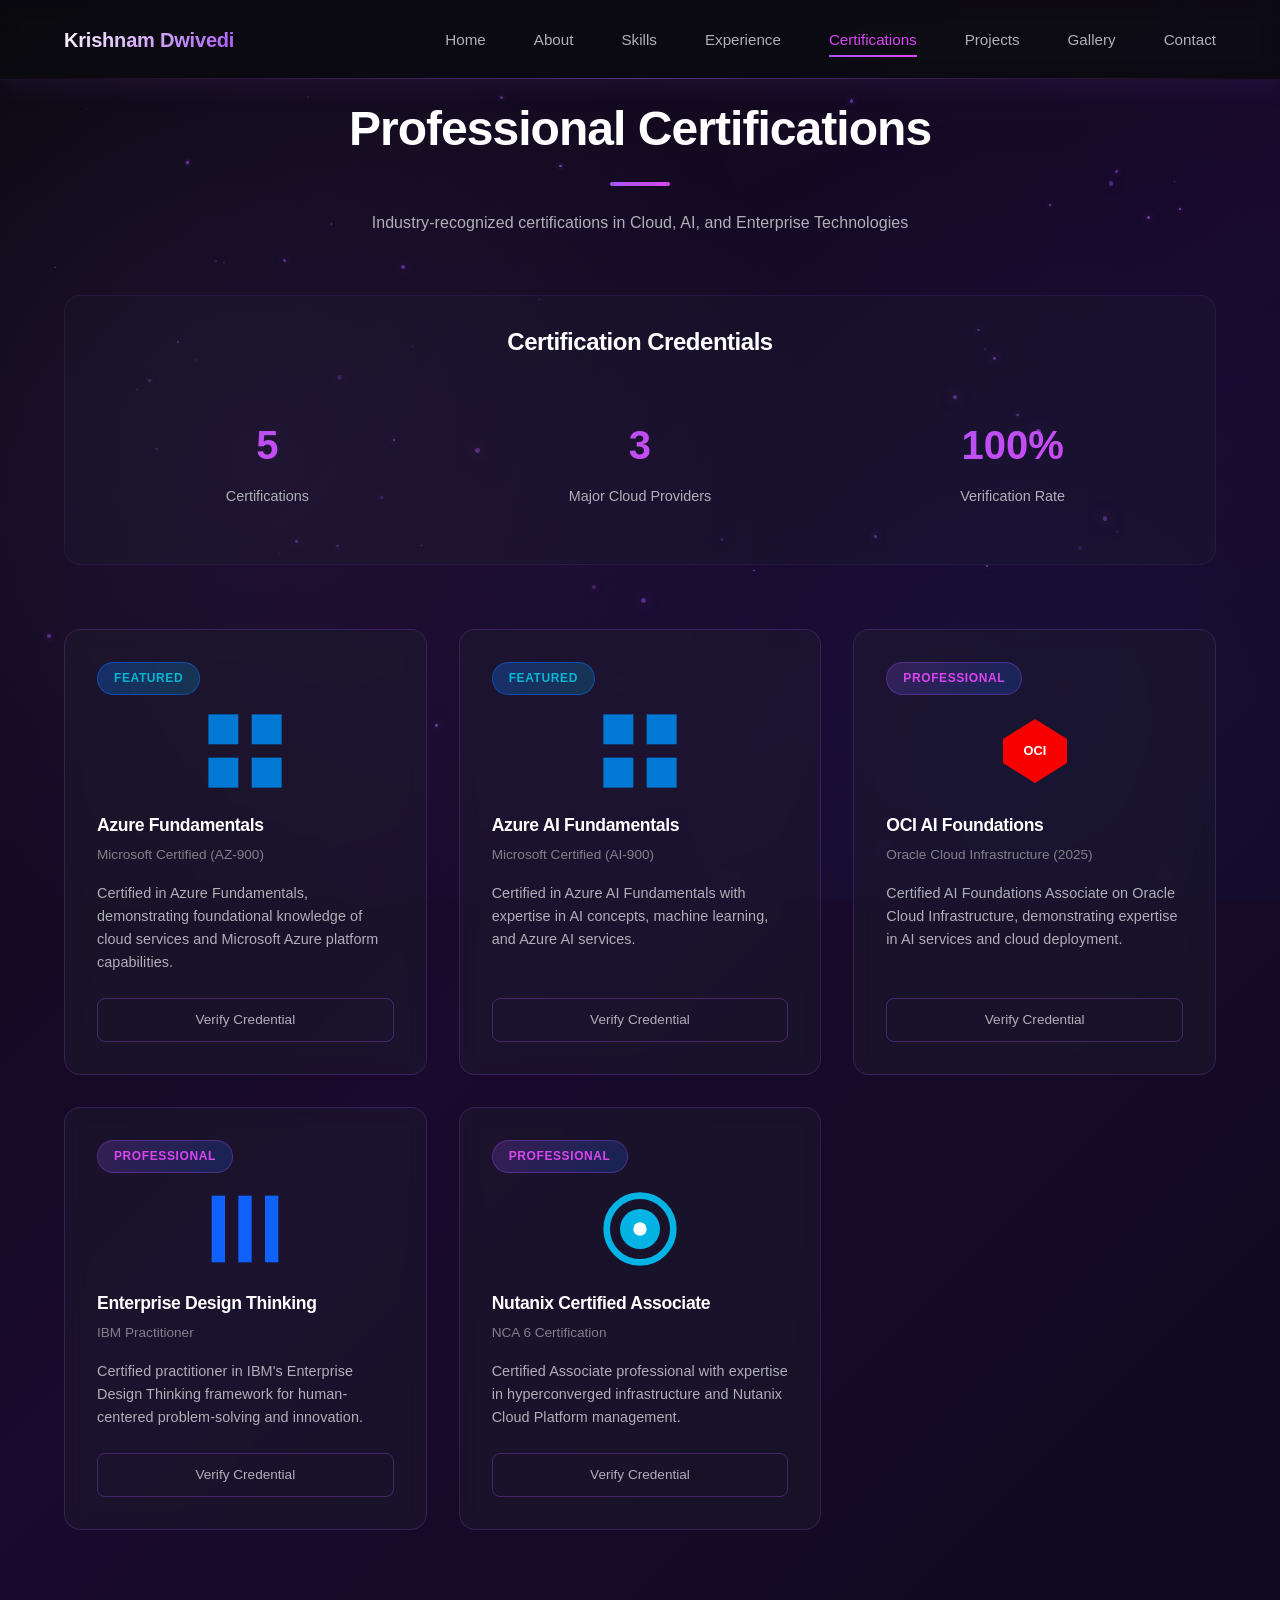
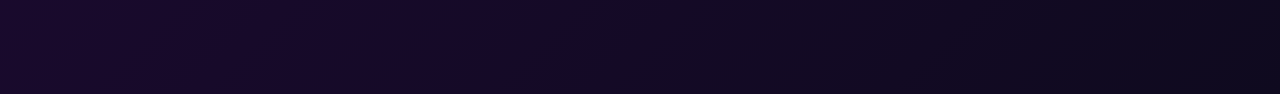
==== certifications.html @ 7e5f443a "Initial commit: Portfolio project setup" ====
<!DOCTYPE html>
<html lang="en">
<head>
  <meta charset="UTF-8">
  <meta name="viewport" content="width=device-width, initial-scale=1.0">
  <title>Certifications - Krishnam Dwivedi | AI Entrepreneur & Developer</title>
  
  <meta name="description" content="Certifications of Krishnam Dwivedi: Microsoft Azure, Oracle OCI, IBM, Nutanix certified professional.">
  <meta name="keywords" content="certifications, Azure, Oracle, IBM, Nutanix, Microsoft">
  
  <meta property="og:title" content="Certifications - Krishnam Dwivedi">
  <meta property="og:description" content="Professional certifications in Cloud, AI, and Enterprise technologies">
  
  <link rel="stylesheet" href="css/main.css">
  <link rel="stylesheet" href="css/premium-3d.css">
  <link rel="stylesheet" href="css/advanced-3d.css">
  <style>
    .certifications-grid {
      display: grid;
      grid-template-columns: repeat(auto-fit, minmax(320px, 1fr));
      gap: 2rem;
      margin-bottom: 4rem;
    }

    .certification-card {
      background: rgba(31, 31, 46, 0.4);
      backdrop-filter: blur(10px);
      border: 1px solid rgba(168, 85, 247, 0.2);
      border-radius: var(--radius-lg);
      padding: var(--spacing-lg);
      transition: all var(--transition-normal);
      position: relative;
      overflow: hidden;
      display: flex;
      flex-direction: column;
    }

    .certification-card::before {
      content: '';
      position: absolute;
      top: 0;
      left: -100%;
      width: 100%;
      height: 100%;
      background: linear-gradient(90deg, transparent, rgba(168, 85, 247, 0.1), transparent);
      transition: left 0.6s;
    }

    .certification-card:hover {
      border-color: rgba(168, 85, 247, 0.4);
      box-shadow: 0 12px 40px rgba(168, 85, 247, 0.2);
      transform: translateY(-8px);
    }

    .certification-card:hover::before {
      left: 100%;
    }

    .certification-badge {
      background: linear-gradient(135deg, rgba(168, 85, 247, 0.2), rgba(13, 110, 253, 0.2));
      border: 1px solid rgba(168, 85, 247, 0.3);
      color: var(--purple-light);
      padding: 6px 16px;
      border-radius: 20px;
      font-size: 0.75rem;
      font-weight: 600;
      text-transform: uppercase;
      letter-spacing: 0.05em;
      width: fit-content;
      margin-bottom: 1rem;
    }

    .certification-badge.featured {
      background: linear-gradient(135deg, rgba(13, 110, 253, 0.3), rgba(6, 182, 212, 0.2));
      border-color: rgba(13, 110, 253, 0.5);
      color: var(--accent-cyan);
    }

    .certification-logo {
      height: 80px;
      display: flex;
      align-items: center;
      justify-content: center;
      margin-bottom: 1.5rem;
      font-size: 2rem;
    }

    .certification-title {
      font-size: 1.1rem;
      font-weight: 700;
      margin-bottom: 0.5rem;
      color: var(--text-primary);
    }

    .certification-issuer {
      font-size: 0.85rem;
      color: var(--text-tertiary);
      margin-bottom: 1rem;
      font-weight: 500;
    }

    .certification-description {
      color: var(--text-secondary);
      font-size: 0.9rem;
      margin-bottom: 1.5rem;
      flex-grow: 1;
      line-height: 1.6;
    }

    .certification-footer {
      display: flex;
      gap: 1rem;
      margin-top: auto;
    }

    .cert-btn {
      flex: 1;
      padding: 10px 16px;
      border: 1px solid rgba(168, 85, 247, 0.3);
      background: transparent;
      color: var(--text-secondary);
      border-radius: 8px;
      cursor: pointer;
      font-size: 0.85rem;
      font-weight: 500;
      transition: all var(--transition-normal);
      text-align: center;
      text-decoration: none;
      display: flex;
      align-items: center;
      justify-content: center;
      gap: 0.5rem;
    }

    .cert-btn:hover {
      background: rgba(168, 85, 247, 0.2);
      border-color: var(--purple-light);
      color: var(--purple-light);
    }

    .microsoft-brand {
      color: #0078d4;
    }

    .oracle-brand {
      color: #f80000;
    }

    .ibm-brand {
      color: #0f62fe;
    }

    .nutanix-brand {
      color: #02b3e4;
    }

    .stats-section {
      text-align: center;
      margin-bottom: 4rem;
      padding: 2rem;
      background: rgba(31, 31, 46, 0.3);
      border-radius: var(--radius-lg);
      border: 1px solid rgba(168, 85, 247, 0.1);
    }

    .stats-grid {
      display: grid;
      grid-template-columns: repeat(auto-fit, minmax(150px, 1fr));
      gap: 2rem;
      margin-top: 2rem;
    }

    .stat-box {
      padding: 1.5rem;
    }

    .stat-number {
      font-size: 2.5rem;
      font-weight: 700;
      background: linear-gradient(135deg, var(--purple-primary), var(--purple-light));
      -webkit-background-clip: text;
      -webkit-text-fill-color: transparent;
      background-clip: text;
    }

    .stat-text {
      color: var(--text-secondary);
      font-size: 0.9rem;
      margin-top: 0.5rem;
    }

    @media (max-width: 768px) {
      .certifications-grid {
        grid-template-columns: 1fr;
      }

      .stats-grid {
        grid-template-columns: 1fr;
      }
    }
  </style>
</head>
<body>
  <div id="particles-container"></div>
  <div class="cursor-glow"></div>

  <nav class="navbar">
    <div class="navbar-brand">Krishnam Dwivedi</div>
    <div class="hamburger">
      <span></span>
      <span></span>
      <span></span>
    </div>
    <ul class="navbar-menu">
      <li><a href="index.html" class="navbar-link">Home</a></li>
      <li><a href="about.html" class="navbar-link">About</a></li>
      <li><a href="skills.html" class="navbar-link">Skills</a></li>
      <li><a href="experience.html" class="navbar-link">Experience</a></li>
      <li><a href="certifications.html" class="navbar-link active">Certifications</a></li>
      <li><a href="projects.html" class="navbar-link">Projects</a></li>
      <li><a href="gallery.html" class="navbar-link">Gallery</a></li>
      <li><a href="contact.html" class="navbar-link">Contact</a></li>
    </ul>
  </nav>

  <section style="padding-top: 100px;">
    <div class="container">
      <div class="section-title">
        <h2>Professional Certifications</h2>
        <div class="accent-line"></div>
        <p style="margin-top: 1rem; max-width: 600px; margin-left: auto; margin-right: auto;">Industry-recognized certifications in Cloud, AI, and Enterprise Technologies</p>
      </div>

      <!-- Stats Section -->
      <div class="stats-section" data-animate>
        <h3 style="margin-bottom: 0;">Certification Credentials</h3>
        <div class="stats-grid">
          <div class="stat-box">
            <div class="stat-number">5</div>
            <div class="stat-text">Certifications</div>
          </div>
          <div class="stat-box">
            <div class="stat-number">3</div>
            <div class="stat-text">Major Cloud Providers</div>
          </div>
          <div class="stat-box">
            <div class="stat-number">100%</div>
            <div class="stat-text">Verification Rate</div>
          </div>
        </div>
      </div>

      <!-- Certifications Grid -->
      <div class="certifications-grid">
        <!-- Microsoft Azure Fundamentals -->
        <div class="certification-card" data-animate>
          <div class="certification-badge featured">Featured</div>
          <div class="certification-logo microsoft-brand">
            <svg width="80" height="80" viewBox="0 0 24 24" fill="currentColor">
              <rect x="1" y="1" width="9" height="9" />
              <rect x="14" y="1" width="9" height="9" />
              <rect x="1" y="14" width="9" height="9" />
              <rect x="14" y="14" width="9" height="9" />
            </svg>
          </div>
          <h3 class="certification-title">Azure Fundamentals</h3>
          <div class="certification-issuer">Microsoft Certified (AZ-900)</div>
          <p class="certification-description">Certified in Azure Fundamentals, demonstrating foundational knowledge of cloud services and Microsoft Azure platform capabilities.</p>
          <div class="certification-footer">
            <a href="https://www.credly.com/badges/ac1d5272-0e52-44f0-9813-49a4d7b87767/public_url" class="cert-btn" target="_blank" rel="noopener noreferrer">Verify Credential</a>
          </div>
        </div>

        <!-- Microsoft Azure AI Fundamentals -->
        <div class="certification-card" data-animate>
          <div class="certification-badge featured">Featured</div>
          <div class="certification-logo microsoft-brand">
            <svg width="80" height="80" viewBox="0 0 24 24" fill="currentColor">
              <rect x="1" y="1" width="9" height="9" />
              <rect x="14" y="1" width="9" height="9" />
              <rect x="1" y="14" width="9" height="9" />
              <rect x="14" y="14" width="9" height="9" />
            </svg>
          </div>
          <h3 class="certification-title">Azure AI Fundamentals</h3>
          <div class="certification-issuer">Microsoft Certified (AI-900)</div>
          <p class="certification-description">Certified in Azure AI Fundamentals with expertise in AI concepts, machine learning, and Azure AI services.</p>
          <div class="certification-footer">
            <a href="https://www.credly.com/badges/ead50411-767c-4848-aec3-29188056e242/public_url" class="cert-btn" target="_blank" rel="noopener noreferrer">Verify Credential</a>
          </div>
        </div>

        <!-- Oracle OCI AI Foundations -->
        <div class="certification-card" data-animate>
          <div class="certification-badge">Professional</div>
          <div class="certification-logo oracle-brand">
            <svg width="80" height="80" viewBox="0 0 100 100" fill="currentColor">
              <path d="M50 10 L90 35 L90 65 L50 90 L10 65 L10 35 Z" />
              <text x="50" y="55" text-anchor="middle" fill="white" font-size="16" font-weight="bold">OCI</text>
            </svg>
          </div>
          <h3 class="certification-title">OCI AI Foundations</h3>
          <div class="certification-issuer">Oracle Cloud Infrastructure (2025)</div>
          <p class="certification-description">Certified AI Foundations Associate on Oracle Cloud Infrastructure, demonstrating expertise in AI services and cloud deployment.</p>
          <div class="certification-footer">
            <a href="https://catalog-education.oracle.com/ords/certview/sharebadge?id=B5B9DF1E91EE8115D2BF8FBEC0866B6AF6063C84883C225B25D7178A4DA82D70" class="cert-btn" target="_blank" rel="noopener noreferrer">Verify Credential</a>
          </div>
        </div>

        <!-- IBM Enterprise Design Thinking -->
        <div class="certification-card" data-animate>
          <div class="certification-badge">Professional</div>
          <div class="certification-logo ibm-brand">
            <svg width="80" height="80" viewBox="0 0 24 24" fill="currentColor">
              <rect x="2" y="2" width="4" height="20" />
              <rect x="10" y="2" width="4" height="20" />
              <rect x="18" y="2" width="4" height="20" />
            </svg>
          </div>
          <h3 class="certification-title">Enterprise Design Thinking</h3>
          <div class="certification-issuer">IBM Practitioner</div>
          <p class="certification-description">Certified practitioner in IBM's Enterprise Design Thinking framework for human-centered problem-solving and innovation.</p>
          <div class="certification-footer">
            <a href="https://www.credly.com/badges/cc78ab8e-ee5c-4988-9c09-4e3aaf6a80bc/public_url" class="cert-btn" target="_blank" rel="noopener noreferrer">Verify Credential</a>
          </div>
        </div>

        <!-- Nutanix Certified Associate -->
        <div class="certification-card" data-animate>
          <div class="certification-badge">Professional</div>
          <div class="certification-logo nutanix-brand">
            <svg width="80" height="80" viewBox="0 0 24 24" fill="currentColor">
              <circle cx="12" cy="12" r="10" stroke="currentColor" stroke-width="2" fill="none" />
              <circle cx="12" cy="12" r="6" />
              <circle cx="12" cy="12" r="2" fill="white" />
            </svg>
          </div>
          <h3 class="certification-title">Nutanix Certified Associate</h3>
          <div class="certification-issuer">NCA 6 Certification</div>
          <p class="certification-description">Certified Associate professional with expertise in hyperconverged infrastructure and Nutanix Cloud Platform management.</p>
          <div class="certification-footer">
            <a href="https://www.nutanix.com/en/careers/university/certifications" class="cert-btn" target="_blank" rel="noopener noreferrer">Verify Credential</a>
          </div>
        </div>
      </div>
      </div>
    </div>
  </section>

  <script src="js/main.js"></script>
  <script src="js/premium-3d.js"></script>
  <script src="js/advanced-3d.js"></script>
</body>
</html>
---- css/main.css ----
/* ============================================================================
   PREMIUM PORTFOLIO - MAIN STYLESHEET
   Krishnam Dwivedi - AI Entrepreneur & Developer
   ============================================================================ */

:root {
  /* Colors */
  --bg-primary: #0a0a0f;
  --bg-secondary: #15151e;
  --bg-tertiary: #1f1f2e;
  
  --purple-primary: #a855f7;
  --purple-light: #d946ef;
  --purple-dark: #6b21a8;
  --purple-glow: #a855f7;
  
  --text-primary: #ffffff;
  --text-secondary: #b0b0b8;
  --text-tertiary: #808089;
  
  --accent-blue: #0ea5e9;
  --accent-cyan: #06b6d4;
  
  /* Spacing */
  --spacing-xs: 0.5rem;
  --spacing-sm: 1rem;
  --spacing-md: 1.5rem;
  --spacing-lg: 2rem;
  --spacing-xl: 3rem;
  --spacing-2xl: 4rem;
  
  /* Border Radius */
  --radius-sm: 8px;
  --radius-md: 12px;
  --radius-lg: 16px;
  --radius-xl: 24px;
  
  /* Shadows */
  --shadow-sm: 0 4px 12px rgba(168, 85, 247, 0.15);
  --shadow-md: 0 8px 24px rgba(168, 85, 247, 0.2);
  --shadow-lg: 0 16px 48px rgba(168, 85, 247, 0.25);
  --shadow-xl: 0 24px 64px rgba(168, 85, 247, 0.3);
  
  /* Transitions */
  --transition-fast: 0.2s cubic-bezier(0.4, 0, 0.2, 1);
  --transition-normal: 0.3s cubic-bezier(0.4, 0, 0.2, 1);
  --transition-smooth: 0.5s cubic-bezier(0.4, 0, 0.2, 1);
}

/* ============================================================================
   GLOBAL STYLES
   ============================================================================ */

* {
  margin: 0;
  padding: 0;
  box-sizing: border-box;
}

html {
  scroll-behavior: smooth;
}

body {
  font-family: -apple-system, BlinkMacSystemFont, 'Segoe UI', Roboto, 'Helvetica Neue', Arial, sans-serif;
  background: linear-gradient(135deg, #0a0a0f 0%, #1a0a2e 50%, #0f0a1f 100%);
  color: var(--text-primary);
  line-height: 1.6;
  overflow-x: hidden;
}

/* Background fixed elements */
body::before {
  content: '';
  position: fixed;
  width: 100%;
  height: 100%;
  background: radial-gradient(circle at 20% 50%, rgba(168, 85, 247, 0.1) 0%, transparent 50%),
              radial-gradient(circle at 80% 80%, rgba(13, 110, 253, 0.05) 0%, transparent 50%);
  pointer-events: none;
  z-index: -2;
}

body::after {
  content: '';
  position: fixed;
  width: 100%;
  height: 100%;
  background: url('data:image/svg+xml,<svg xmlns="http://www.w3.org/2000/svg" width="100" height="100"><rect width="100" height="100" fill="none"/><circle cx="50" cy="50" r="1" fill="rgba(168,85,247,0.05)"/></svg>');
  pointer-events: none;
  z-index: -1;
}

/* ============================================================================
   TYPOGRAPHY
   ============================================================================ */

h1, h2, h3, h4, h5, h6 {
  font-weight: 700;
  line-height: 1.2;
  letter-spacing: -0.02em;
}

h1 {
  font-size: 4rem;
  background: linear-gradient(135deg, #ffffff 0%, #d946ef 100%);
  -webkit-background-clip: text;
  -webkit-text-fill-color: transparent;
  background-clip: text;
}

h2 {
  font-size: 2.5rem;
  color: var(--text-primary);
}

h3 {
  font-size: 1.5rem;
  color: var(--text-primary);
}

h4 {
  font-size: 1.25rem;
  color: var(--text-secondary);
}

p {
  font-size: 1rem;
  color: var(--text-secondary);
  letter-spacing: 0.005em;
}

small, .text-sm {
  font-size: 0.875rem;
  color: var(--text-tertiary);
  letter-spacing: 0.05em;
  text-transform: uppercase;
  font-weight: 600;
}

a {
  color: var(--purple-primary);
  text-decoration: none;
  transition: color var(--transition-normal);
}

a:hover {
  color: var(--purple-light);
}

/* ============================================================================
   NAVIGATION / NAVBAR
   ============================================================================ */

.navbar {
  position: fixed;
  top: 0;
  left: 0;
  width: 100%;
  height: 80px;
  background: rgba(10, 10, 15, 0.8);
  backdrop-filter: blur(12px);
  -webkit-backdrop-filter: blur(12px);
  border-bottom: 1px solid rgba(168, 85, 247, 0.1);
  z-index: 1000;
  display: flex;
  align-items: center;
  justify-content: space-between;
  padding: 0 var(--spacing-2xl);
  transition: all var(--transition-normal);
  box-shadow: 0 4px 30px rgba(168, 85, 247, 0.1);
}

.navbar.scrolled {
  background: rgba(10, 10, 15, 0.95);
  border-bottom: 1px solid rgba(168, 85, 247, 0.2);
  box-shadow: 0 8px 48px rgba(168, 85, 247, 0.15);
}

.navbar-brand {
  font-size: 1.25rem;
  font-weight: 700;
  background: linear-gradient(135deg, #ffffff 0%, #a855f7 100%);
  -webkit-background-clip: text;
  -webkit-text-fill-color: transparent;
  background-clip: text;
  letter-spacing: -0.01em;
}

.navbar-menu {
  display: flex;
  gap: var(--spacing-xl);
  list-style: none;
  align-items: center;
}

.navbar-link {
  color: var(--text-secondary);
  font-size: 0.95rem;
  font-weight: 500;
  position: relative;
  transition: color var(--transition-fast);
}

.navbar-link::after {
  content: '';
  position: absolute;
  bottom: -5px;
  left: 0;
  width: 0;
  height: 2px;
  background: linear-gradient(90deg, var(--purple-primary), var(--purple-light));
  transition: width var(--transition-normal);
}

.navbar-link:hover,
.navbar-link.active {
  color: var(--purple-light);
}

.navbar-link:hover::after,
.navbar-link.active::after {
  width: 100%;
}

.hamburger {
  display: none;
  flex-direction: column;
  cursor: pointer;
  gap: 5px;
}

.hamburger span {
  width: 25px;
  height: 2px;
  background: var(--text-primary);
  border-radius: 2px;
  transition: all var(--transition-normal);
}

.hamburger.active span:nth-child(1) {
  transform: rotate(45deg) translate(8px, 8px);
}

.hamburger.active span:nth-child(2) {
  opacity: 0;
}

.hamburger.active span:nth-child(3) {
  transform: rotate(-45deg) translate(7px, -7px);
}

/* ============================================================================
   CONTAINERS & SECTIONS
   ============================================================================ */

.container {
  max-width: 1400px;
  margin: 0 auto;
  padding: 0 var(--spacing-2xl);
}

section {
  padding: 100px 0;
  position: relative;
}

.section-title {
  text-align: center;
  margin-bottom: 60px;
}

.section-title h2 {
  font-size: 3rem;
  margin-bottom: var(--spacing-md);
}

.section-title .accent-line {
  width: 60px;
  height: 4px;
  background: linear-gradient(90deg, var(--purple-primary), var(--purple-light));
  margin: var(--spacing-md) auto;
  border-radius: 2px;
}

/* ============================================================================
   BUTTONS
   ============================================================================ */

.btn {
  display: inline-block;
  padding: 12px 32px;
  border: none;
  border-radius: var(--radius-lg);
  font-size: 1rem;
  font-weight: 600;
  cursor: pointer;
  transition: all var(--transition-normal);
  position: relative;
  overflow: hidden;
  letter-spacing: 0.5px;
}

.btn::before {
  content: '';
  position: absolute;
  top: 0;
  left: -100%;
  width: 100%;
  height: 100%;
  background: linear-gradient(90deg, transparent, rgba(255, 255, 255, 0.2), transparent);
  transition: left 0.5s;
}

.btn:hover::before {
  left: 100%;
}

.btn-primary {
  background: linear-gradient(135deg, var(--purple-primary), var(--purple-light));
  color: white;
  box-shadow: 0 8px 24px rgba(168, 85, 247, 0.3);
}

.btn-primary:hover {
  box-shadow: 0 12px 40px rgba(168, 85, 247, 0.5);
  transform: translateY(-2px);
}

.btn-secondary {
  background: transparent;
  color: var(--purple-primary);
  border: 2px solid var(--purple-primary);
}

.btn-secondary:hover {
  background: rgba(168, 85, 247, 0.1);
  border-color: var(--purple-light);
  color: var(--purple-light);
  box-shadow: 0 8px 24px rgba(168, 85, 247, 0.2);
}

.btn-ghost {
  background: transparent;
  color: var(--text-secondary);
  border: 1px solid rgba(168, 85, 247, 0.3);
}

.btn-ghost:hover {
  background: rgba(168, 85, 247, 0.1);
  border-color: var(--purple-light);
  color: var(--purple-light);
}

/* ============================================================================
   CARDS
   ============================================================================ */

.card {
  background: rgba(31, 31, 46, 0.4);
  backdrop-filter: blur(10px);
  -webkit-backdrop-filter: blur(10px);
  border: 1px solid rgba(168, 85, 247, 0.2);
  border-radius: var(--radius-lg);
  padding: var(--spacing-lg);
  transition: all var(--transition-normal);
  position: relative;
  overflow: hidden;
}

.card::before {
  content: '';
  position: absolute;
  top: -1px;
  left: -1px;
  right: -1px;
  bottom: -1px;
  background: linear-gradient(135deg, rgba(168, 85, 247, 0.3), transparent);
  border-radius: var(--radius-lg);
  z-index: -1;
  opacity: 0;
  transition: opacity var(--transition-normal);
}

.card:hover {
  border-color: rgba(168, 85, 247, 0.4);
  box-shadow: 0 12px 40px rgba(168, 85, 247, 0.2);
  transform: translateY(-4px);
}

.card:hover::before {
  opacity: 1;
}

/* ============================================================================
   GRADIENT TEXT & EFFECTS
   ============================================================================ */

.gradient-text {
  background: linear-gradient(135deg, #ffffff 0%, #a855f7 100%);
  -webkit-background-clip: text;
  -webkit-text-fill-color: transparent;
  background-clip: text;
}

.glow-text {
  text-shadow: 0 0 20px rgba(168, 85, 247, 0.5),
               0 0 40px rgba(168, 85, 247, 0.3);
}

.neon-purple {
  color: var(--purple-light);
  text-shadow: 0 0 10px rgba(217, 70, 239, 0.5),
               0 0 20px rgba(217, 70, 239, 0.3);
}

/* ============================================================================
   ANIMATIONS
   ============================================================================ */

@keyframes fadeInUp {
  from {
    opacity: 0;
    transform: translateY(30px);
  }
  to {
    opacity: 1;
    transform: translateY(0);
  }
}

@keyframes fadeInDown {
  from {
    opacity: 0;
    transform: translateY(-30px);
  }
  to {
    opacity: 1;
    transform: translateY(0);
  }
}

@keyframes fadeInLeft {
  from {
    opacity: 0;
    transform: translateX(-30px);
  }
  to {
    opacity: 1;
    transform: translateX(0);
  }
}

@keyframes fadeInRight {
  from {
    opacity: 0;
    transform: translateX(30px);
  }
  to {
    opacity: 1;
    transform: translateX(0);
  }
}

@keyframes float {
  0%, 100% {
    transform: translateY(0);
  }
  50% {
    transform: translateY(-20px);
  }
}

@keyframes glow {
  0%, 100% {
    box-shadow: 0 0 20px rgba(168, 85, 247, 0.5),
                0 0 40px rgba(168, 85, 247, 0.3),
                inset 0 0 20px rgba(168, 85, 247, 0.1);
  }
  50% {
    box-shadow: 0 0 30px rgba(168, 85, 247, 0.7),
                0 0 60px rgba(168, 85, 247, 0.4),
                inset 0 0 30px rgba(168, 85, 247, 0.15);
  }
}

@keyframes glow-pulse {
  0%, 100% {
    opacity: 0.4;
    filter: blur(50px);
    box-shadow: 0 0 40px rgba(168, 85, 247, 0.4),
                0 0 80px rgba(217, 70, 239, 0.2);
  }
  50% {
    opacity: 0.6;
    filter: blur(40px);
    box-shadow: 0 0 60px rgba(168, 85, 247, 0.6),
                0 0 120px rgba(217, 70, 239, 0.3);
  }
}

@keyframes neon-flicker {
  0%, 19%, 21%, 23%, 25%, 54%, 56%, 100% {
    text-shadow: 0 0 10px rgba(168, 85, 247, 0.5),
                 0 0 20px rgba(217, 70, 239, 0.3);
    box-shadow: 0 0 10px rgba(168, 85, 247, 0.5),
                0 0 20px rgba(217, 70, 239, 0.3);
  }
  20%, 24%, 55% {
    text-shadow: 0 0 5px rgba(168, 85, 247, 0.2),
                 0 0 10px rgba(217, 70, 239, 0.1);
    box-shadow: 0 0 5px rgba(168, 85, 247, 0.2),
                0 0 10px rgba(217, 70, 239, 0.1);
  }
}

@keyframes cinematic-light {
  0%, 100% {
    filter: drop-shadow(0 0 30px rgba(168, 85, 247, 0.3));
  }
  50% {
    filter: drop-shadow(0 0 50px rgba(217, 70, 239, 0.4));
  }
}

@keyframes shadow-depth {
  0%, 100% {
    box-shadow: 
      0 0 20px rgba(168, 85, 247, 0.3),
      0 20px 40px rgba(0, 0, 0, 0.4),
      inset -20px -20px 40px rgba(168, 85, 247, 0.05);
  }
  50% {
    box-shadow: 
      0 0 40px rgba(217, 70, 239, 0.4),
      0 30px 60px rgba(0, 0, 0, 0.5),
      inset -20px -20px 40px rgba(168, 85, 247, 0.1);
  }
}

@keyframes pulse {
  0%, 100% {
    opacity: 1;
  }
  50% {
    opacity: 0.7;
  }
}

@keyframes slideInUp {
  from {
    opacity: 0;
    transform: translateY(50px);
  }
  to {
    opacity: 1;
    transform: translateY(0);
  }
}

.animate-in {
  animation: fadeInUp 0.6s ease-out;
}

.animate-in-delay-1 {
  animation: fadeInUp 0.6s ease-out 0.1s both;
}

.animate-in-delay-2 {
  animation: fadeInUp 0.6s ease-out 0.2s both;
}

.animate-in-delay-3 {
  animation: fadeInUp 0.6s ease-out 0.3s both;
}

/* ============================================================================
   UTILITIES
   ============================================================================ */

.mt-1 { margin-top: var(--spacing-sm); }
.mt-2 { margin-top: var(--spacing-md); }
.mt-3 { margin-top: var(--spacing-lg); }
.mt-4 { margin-top: var(--spacing-xl); }

.mb-1 { margin-bottom: var(--spacing-sm); }
.mb-2 { margin-bottom: var(--spacing-md); }
.mb-3 { margin-bottom: var(--spacing-lg); }
.mb-4 { margin-bottom: var(--spacing-xl); }

.text-center { text-align: center; }
.text-left { text-align: left; }
.text-right { text-align: right; }

.flex { display: flex; }
.flex-center { display: flex; align-items: center; justify-content: center; }
.flex-between { display: flex; align-items: center; justify-content: space-between; }
.flex-column { display: flex; flex-direction: column; }

.gap-1 { gap: var(--spacing-sm); }
.gap-2 { gap: var(--spacing-md); }
.gap-3 { gap: var(--spacing-lg); }

.relative { position: relative; }
.absolute { position: absolute; }

.hidden { display: none; }
.visible { display: block; }

/* ============================================================================
   RESPONSIVE DESIGN
   ============================================================================ */

@media (max-width: 1024px) {
  h1 { font-size: 3rem; }
  h2 { font-size: 2rem; }
  
  section {
    padding: 60px 0;
  }
  
  .container {
    padding: 0 var(--spacing-lg);
  }
}

@media (max-width: 768px) {
  h1 { font-size: 2.5rem; }
  h2 { font-size: 1.75rem; }
  h3 { font-size: 1.25rem; }
  
  .navbar {
    padding: 0 var(--spacing-lg);
    height: 70px;
  }
  
  .navbar-menu {
    position: fixed;
    left: 0;
    top: 70px;
    width: 100%;
    flex-direction: column;
    gap: 0;
    background: rgba(10, 10, 15, 0.98);
    backdrop-filter: blur(12px);
    max-height: 0;
    overflow: hidden;
    transition: max-height 0.3s ease-out;
    border-bottom: 1px solid rgba(168, 85, 247, 0.2);
  }
  
  .navbar-menu.active {
    max-height: 400px;
  }
  
  .navbar-link {
    width: 100%;
    padding: var(--spacing-md) var(--spacing-lg);
    border-bottom: 1px solid rgba(168, 85, 247, 0.1);
  }
  
  .navbar-link::after {
    display: none;
  }
  
  .hamburger {
    display: flex;
  }
  
  section {
    padding: 50px 0;
  }
  
  .container {
    padding: 0 var(--spacing-md);
  }
}

@media (max-width: 480px) {
  h1 { font-size: 2rem; }
  h2 { font-size: 1.5rem; }
  h3 { font-size: 1.1rem; }
  
  section {
    padding: 40px 0;
  }
  
  .container {
    padding: 0 var(--spacing-md);
  }
  
  .navbar {
    padding: 0 var(--spacing-md);
  }
}
---- css/premium-3d.css ----
/* ============================================================================
   PREMIUM 3D ANIMATIONS & EFFECTS
   Enhanced Futuristic Portfolio Experience
   ============================================================================ */

/* ============================================================================
   ENHANCED NAVBAR WITH FLOATING ANIMATION
   ============================================================================ */

.navbar {
  animation: navbar-float 3s ease-in-out infinite;
}

@keyframes navbar-float {
  0%, 100% {
    transform: translateY(0px);
  }
  50% {
    transform: translateY(-3px);
  }
}

.navbar::after {
  content: '';
  position: absolute;
  bottom: 0;
  left: 0;
  width: 100%;
  height: 1px;
  background: linear-gradient(90deg, 
    transparent,
    rgba(168, 85, 247, 0.5),
    transparent);
  animation: glow-line 3s ease-in-out infinite;
}

@keyframes glow-line {
  0%, 100% {
    opacity: 0.3;
    box-shadow: none;
  }
  50% {
    opacity: 1;
    box-shadow: 0 0 20px rgba(168, 85, 247, 0.6);
  }
}

.navbar-link {
  position: relative;
  display: inline-block;
}

.navbar-link::before {
  content: '';
  position: absolute;
  bottom: -8px;
  left: 0;
  width: 100%;
  height: 2px;
  background: linear-gradient(90deg, var(--purple-primary), var(--purple-light));
  transform: scaleX(0);
  transform-origin: right;
  transition: transform 0.3s cubic-bezier(0.34, 1.56, 0.64, 1);
}

.navbar-link:hover::before {
  transform: scaleX(1);
  transform-origin: left;
}

/* ============================================================================
   3D HERO SECTION - CINEMATIC EXPERIENCE
   ============================================================================ */

.hero {
  perspective: 1200px;
  position: relative;
  min-height: 100vh;
}

.hero-background {
  position: absolute;
  top: 0;
  left: 0;
  width: 100%;
  height: 100%;
  z-index: 0;
  overflow: hidden;
}

/* Animated gradient mesh background */
.gradient-mesh {
  position: absolute;
  width: 200%;
  height: 200%;
  top: -50%;
  left: -50%;
  background: linear-gradient(45deg,
    rgba(168, 85, 247, 0.15) 0%,
    rgba(217, 70, 239, 0.1) 25%,
    rgba(13, 110, 253, 0.1) 50%,
    rgba(168, 85, 247, 0.12) 75%,
    rgba(217, 70, 239, 0.1) 100%);
  animation: mesh-shift 8s ease-in-out infinite;
  filter: blur(80px);
}

@keyframes mesh-shift {
  0%, 100% {
    transform: translate(0, 0) rotate(0deg);
  }
  25% {
    transform: translate(-30px, 30px) rotate(5deg);
  }
  50% {
    transform: translate(-50px, 0) rotate(10deg);
  }
  75% {
    transform: translate(-30px, -30px) rotate(5deg);
  }
}

/* Floating stars/particles */
.floating-stars {
  position: absolute;
  width: 100%;
  height: 100%;
  top: 0;
  left: 0;
}

.star {
  position: absolute;
  width: 2px;
  height: 2px;
  background: rgba(255, 255, 255, 0.8);
  border-radius: 50%;
  box-shadow: 0 0 8px rgba(168, 85, 247, 0.4);
  animation: twinkle 3s ease-in-out infinite;
}

@keyframes twinkle {
  0%, 100% {
    opacity: 0.3;
    transform: scale(0.8);
  }
  50% {
    opacity: 1;
    transform: scale(1.2);
  }
}

/* Blur glow circles */
.glow-circle {
  position: absolute;
  border-radius: 50%;
  filter: blur(100px);
  animation: glow-float 6s ease-in-out infinite;
}

.glow-1 {
  width: 800px;
  height: 800px;
  background: radial-gradient(circle, rgba(168, 85, 247, 0.3), transparent);
  top: 10%;
  left: 5%;
  animation: glow-float 6s ease-in-out infinite;
}

.glow-2 {
  width: 600px;
  height: 600px;
  background: radial-gradient(circle, rgba(217, 70, 239, 0.25), transparent);
  top: 50%;
  right: 10%;
  animation: glow-float 7s ease-in-out infinite reverse;
}

.glow-3 {
  width: 500px;
  height: 500px;
  background: radial-gradient(circle, rgba(13, 110, 253, 0.2), transparent);
  bottom: 10%;
  left: 30%;
  animation: glow-float 8s ease-in-out infinite;
}

@keyframes glow-float {
  0%, 100% {
    transform: translate(0, 0);
  }
  50% {
    transform: translate(50px, 50px);
  }
}

/* Hero content with 3D depth */
.hero-content {
  position: relative;
  z-index: 2;
  perspective-origin: center;
}

/* 3D floating image card */
.hero-center {
  perspective: 1000px;
  transform-style: preserve-3d;
}

.portrait-card {
  position: relative;
  transform-style: preserve-3d;
  transition: transform 0.05s linear;
  cursor: pointer;
}

.portrait-frame {
  width: 100%;
  aspect-ratio: 3/4;
  position: relative;
  border-radius: 20px;
  overflow: hidden;
  background: rgba(31, 31, 46, 0.5);
  backdrop-filter: blur(20px);
  border: 2px solid rgba(168, 85, 247, 0.3);
  box-shadow: 
    0 0 60px rgba(168, 85, 247, 0.3),
    0 20px 60px rgba(0, 0, 0, 0.5),
    inset -30px -30px 60px rgba(168, 85, 247, 0.1);
  animation: float-smooth 3s ease-in-out infinite;
}

@keyframes float-smooth {
  0%, 100% {
    transform: translateY(0px) rotateX(0deg) rotateY(0deg);
    box-shadow: 
      0 0 60px rgba(168, 85, 247, 0.3),
      0 20px 60px rgba(0, 0, 0, 0.5),
      inset -30px -30px 60px rgba(168, 85, 247, 0.1);
  }
  50% {
    transform: translateY(-20px) rotateX(2deg) rotateY(2deg);
    box-shadow: 
      0 0 80px rgba(168, 85, 247, 0.4),
      0 30px 80px rgba(0, 0, 0, 0.6),
      inset -30px -30px 80px rgba(168, 85, 247, 0.15);
  }
}

.portrait-frame img {
  width: 100%;
  height: 100%;
  object-fit: cover;
  filter: brightness(1.1) contrast(1.1);
}

.portrait-frame::before {
  content: '';
  position: absolute;
  inset: 0;
  background: linear-gradient(135deg, 
    rgba(168, 85, 247, 0.1) 0%,
    transparent 50%,
    rgba(217, 70, 239, 0.1) 100%);
  z-index: 2;
  pointer-events: none;
}

.portrait-frame::after {
  content: '';
  position: absolute;
  inset: -2px;
  background: linear-gradient(135deg, var(--purple-primary), var(--purple-light));
  border-radius: 20px;
  z-index: -1;
  opacity: 0;
  transition: opacity 0.5s ease;
  filter: blur(20px);
  animation: aura-pulse 3s ease-in-out infinite;
}

@keyframes aura-pulse {
  0%, 100% {
    opacity: 0.4;
    filter: blur(20px);
  }
  50% {
    opacity: 0.8;
    filter: blur(30px);
  }
}

/* Animated glowing orbs around portrait */
.glow-orbs {
  position: absolute;
  width: 100%;
  height: 100%;
  top: 0;
  left: 0;
  pointer-events: none;
}

.orb {
  position: absolute;
  border-radius: 50%;
  box-shadow: 0 0 30px rgba(168, 85, 247, 0.5);
}

.orb-1 {
  width: 100px;
  height: 100px;
  background: radial-gradient(circle, rgba(168, 85, 247, 0.6), transparent);
  top: -20px;
  left: 10%;
  animation: orb-orbit 8s linear infinite;
}

.orb-2 {
  width: 80px;
  height: 80px;
  background: radial-gradient(circle, rgba(217, 70, 239, 0.5), transparent);
  top: 30%;
  right: -30px;
  animation: orb-orbit 10s linear infinite reverse;
}

.orb-3 {
  width: 60px;
  height: 60px;
  background: radial-gradient(circle, rgba(13, 110, 253, 0.4), transparent);
  bottom: 20%;
  left: -30px;
  animation: orb-orbit 12s linear infinite;
}

@keyframes orb-orbit {
  0% {
    transform: rotate(0deg) translateX(120px) rotate(-0deg);
  }
  100% {
    transform: rotate(360deg) translateX(120px) rotate(-360deg);
  }
}

/* ============================================================================
   GLASSMORPHISM UI SYSTEM
   ============================================================================ */

.glass-card {
  background: rgba(31, 31, 46, 0.3);
  backdrop-filter: blur(20px);
  -webkit-backdrop-filter: blur(20px);
  border: 1px solid rgba(168, 85, 247, 0.2);
  border-radius: 16px;
  padding: 2rem;
  position: relative;
  overflow: hidden;
  transition: all 0.4s cubic-bezier(0.34, 1.56, 0.64, 1);
}

.glass-card::before {
  content: '';
  position: absolute;
  inset: 0;
  background: linear-gradient(135deg, 
    rgba(255, 255, 255, 0.1) 0%,
    transparent 50%);
  opacity: 0;
  transition: opacity 0.4s ease;
  pointer-events: none;
}

.glass-card:hover {
  background: rgba(31, 31, 46, 0.5);
  border-color: rgba(168, 85, 247, 0.4);
  box-shadow: 
    0 8px 32px rgba(168, 85, 247, 0.2),
    inset 0 0 40px rgba(168, 85, 247, 0.05);
  transform: translateY(-8px);
}

.glass-card:hover::before {
  opacity: 1;
}

.glass-card-shine {
  position: absolute;
  inset: -100% -100%;
  background: linear-gradient(45deg, 
    transparent 30%,
    rgba(255, 255, 255, 0.1) 50%,
    transparent 70%);
  animation: shine 3s infinite;
  pointer-events: none;
}

@keyframes shine {
  0% {
    transform: translate(-100%, -100%) rotate(45deg);
  }
  100% {
    transform: translate(100%, 100%) rotate(45deg);
  }
}

/* Depth perspective effect */
.glass-card-3d {
  perspective: 1000px;
  transform-style: preserve-3d;
}

.glass-card-3d:hover {
  transform: translateY(-8px) rotateX(5deg) rotateY(-5deg) scale(1.02);
  box-shadow: 
    0 20px 60px rgba(168, 85, 247, 0.3),
    inset 0 0 60px rgba(168, 85, 247, 0.1);
}

/* ============================================================================
   SCROLL REVEAL ANIMATIONS
   ============================================================================ */

.reveal {
  opacity: 0;
  transform: translateY(40px);
}

.reveal.active {
  animation: revealUp 0.8s ease-out forwards;
}

@keyframes revealUp {
  from {
    opacity: 0;
    transform: translateY(40px);
  }
  to {
    opacity: 1;
    transform: translateY(0);
  }
}

.reveal-left {
  opacity: 0;
  transform: translateX(-40px);
}

.reveal-left.active {
  animation: revealLeft 0.8s ease-out forwards;
}

@keyframes revealLeft {
  from {
    opacity: 0;
    transform: translateX(-40px);
  }
  to {
    opacity: 1;
    transform: translateX(0);
  }
}

.reveal-right {
  opacity: 0;
  transform: translateX(40px);
}

.reveal-right.active {
  animation: revealRight 0.8s ease-out forwards;
}

@keyframes revealRight {
  from {
    opacity: 0;
    transform: translateX(40px);
  }
  to {
    opacity: 1;
    transform: translateX(0);
  }
}

/* Stagger animation for multiple elements */
.reveal-stagger:nth-child(1) { animation-delay: 0s; }
.reveal-stagger:nth-child(2) { animation-delay: 0.1s; }
.reveal-stagger:nth-child(3) { animation-delay: 0.2s; }
.reveal-stagger:nth-child(4) { animation-delay: 0.3s; }
.reveal-stagger:nth-child(5) { animation-delay: 0.4s; }
.reveal-stagger:nth-child(n+6) { animation-delay: 0.5s; }

/* ============================================================================
   3D PROJECT CARDS
   ============================================================================ */

.project-card {
  perspective: 1200px;
  transform-style: preserve-3d;
  position: relative;
  border-radius: 16px;
  overflow: hidden;
  transition: all 0.5s cubic-bezier(0.34, 1.56, 0.64, 1);
}

.project-card-inner {
  position: relative;
  width: 100%;
  height: 100%;
  transform-style: preserve-3d;
  transition: transform 0.6s cubic-bezier(0.34, 1.56, 0.64, 1);
}

.project-card:hover .project-card-inner {
  transform: rotateY(5deg) rotateX(3deg);
}

.project-card::before {
  content: '';
  position: absolute;
  inset: 0;
  background: linear-gradient(135deg, 
    rgba(168, 85, 247, 0.4),
    rgba(217, 70, 239, 0.2));
  opacity: 0;
  transition: opacity 0.5s ease;
  z-index: 2;
  pointer-events: none;
}

.project-card:hover::before {
  opacity: 1;
}

.project-card::after {
  content: '';
  position: absolute;
  inset: -2px;
  background: linear-gradient(135deg, var(--purple-primary), var(--purple-light));
  border-radius: 16px;
  z-index: -1;
  opacity: 0;
  transition: opacity 0.5s ease;
  filter: blur(20px);
}

.project-card:hover::after {
  opacity: 0.6;
}

.project-gradient-border {
  position: absolute;
  inset: 0;
  border-radius: 16px;
  padding: 2px;
  background: linear-gradient(135deg, 
    var(--purple-primary),
    var(--purple-light));
  opacity: 0;
  transition: opacity 0.5s ease;
  pointer-events: none;
}

.project-card:hover .project-gradient-border {
  opacity: 1;
  animation: gradient-shift 3s linear infinite;
}

@keyframes gradient-shift {
  0% {
    filter: hue-rotate(0deg);
  }
  100% {
    filter: hue-rotate(360deg);
  }
}

.project-tech-tags {
  display: flex;
  flex-wrap: wrap;
  gap: 0.5rem;
  margin-top: 1rem;
}

.tech-tag {
  padding: 4px 12px;
  background: rgba(168, 85, 247, 0.15);
  border: 1px solid rgba(168, 85, 247, 0.3);
  border-radius: 20px;
  font-size: 0.75rem;
  color: var(--purple-light);
  font-weight: 600;
  transition: all 0.3s ease;
  animation: tag-float 0.6s ease-out;
}

.tech-tag:hover {
  background: rgba(168, 85, 247, 0.3);
  border-color: var(--purple-light);
  box-shadow: 0 4px 16px rgba(168, 85, 247, 0.3);
  transform: translateY(-3px);
}

@keyframes tag-float {
  from {
    opacity: 0;
    transform: translateY(10px);
  }
  to {
    opacity: 1;
    transform: translateY(0);
  }
}

/* ============================================================================
   ANIMATED BUTTONS WITH GLOW
   ============================================================================ */

.btn-glow {
  position: relative;
  padding: 12px 32px;
  font-size: 1rem;
  font-weight: 600;
  border: none;
  border-radius: 12px;
  background: linear-gradient(135deg, var(--purple-primary), var(--purple-light));
  color: white;
  cursor: pointer;
  overflow: hidden;
  transition: all 0.3s ease;
}

.btn-glow::before {
  content: '';
  position: absolute;
  inset: -2px;
  background: linear-gradient(135deg, var(--purple-primary), var(--purple-light));
  border-radius: 12px;
  z-index: -1;
  opacity: 0;
  filter: blur(20px);
  transition: opacity 0.3s ease;
}

.btn-glow:hover::before {
  opacity: 1;
}

.btn-glow:hover {
  transform: translateY(-2px);
  box-shadow: 0 12px 40px rgba(168, 85, 247, 0.5);
}

.btn-glow:active {
  transform: translateY(0);
}

/* ============================================================================
   FLOATING INPUT FIELDS
   ============================================================================ */

.floating-input {
  position: relative;
  margin-bottom: 1.5rem;
}

.floating-input input,
.floating-input textarea {
  width: 100%;
  padding: 16px;
  background: rgba(31, 31, 46, 0.3);
  backdrop-filter: blur(10px);
  border: 1px solid rgba(168, 85, 247, 0.2);
  border-radius: 12px;
  color: var(--text-primary);
  font-family: inherit;
  font-size: 1rem;
  transition: all 0.3s ease;
}

.floating-input input::placeholder,
.floating-input textarea::placeholder {
  color: var(--text-tertiary);
}

.floating-input input:focus,
.floating-input textarea:focus {
  outline: none;
  background: rgba(31, 31, 46, 0.5);
  border-color: var(--purple-light);
  box-shadow: 0 0 20px rgba(168, 85, 247, 0.2);
  transform: translateY(-2px);
}

.floating-input label {
  position: absolute;
  left: 16px;
  top: 16px;
  color: var(--text-secondary);
  font-size: 1rem;
  transition: all 0.3s ease;
  pointer-events: none;
}

.floating-input input:focus + label,
.floating-input input:not(:placeholder-shown) + label {
  top: -10px;
  font-size: 0.85rem;
  color: var(--purple-light);
  background: linear-gradient(135deg, #0a0a0f 0%, #1a0a2e 50%);
  padding: 0 8px;
  left: 12px;
}

/* ============================================================================
   ANIMATED FOOTER
   ============================================================================ */

footer {
  position: relative;
  overflow: hidden;
}

.footer-wave {
  position: absolute;
  top: 0;
  left: 0;
  width: 100%;
  height: 100%;
  background: url('data:image/svg+xml,<svg xmlns="http://www.w3.org/2000/svg" viewBox="0 0 1200 120"><path d="M0,50 Q300,0 600,50 T1200,50 L1200,120 L0,120 Z" fill="rgba(168,85,247,0.1)"/></svg>');
  background-repeat: repeat-x;
  animation: wave 8s linear infinite;
  z-index: 0;
}

@keyframes wave {
  0% {
    background-position: 0 0;
  }
  100% {
    background-position: 1200px 0;
  }
}

.footer-social {
  display: flex;
  gap: 1.5rem;
  justify-content: center;
  margin-bottom: 2rem;
}

.social-link {
  width: 50px;
  height: 50px;
  border-radius: 50%;
  background: rgba(168, 85, 247, 0.1);
  border: 1px solid rgba(168, 85, 247, 0.3);
  display: flex;
  align-items: center;
  justify-content: center;
  color: var(--text-primary);
  transition: all 0.3s ease;
  cursor: pointer;
  font-size: 1.2rem;
  animation: float 3s ease-in-out infinite;
}

.social-link:nth-child(2) {
  animation-delay: 0.1s;
}

.social-link:nth-child(3) {
  animation-delay: 0.2s;
}

.social-link:hover {
  background: linear-gradient(135deg, var(--purple-primary), var(--purple-light));
  border-color: var(--purple-light);
  box-shadow: 0 8px 24px rgba(168, 85, 247, 0.4);
  transform: translateY(-8px) scale(1.1);
}

/* ============================================================================
   PERFORMANCE OPTIMIZATIONS
   ============================================================================ */

/* Reduce motion for accessibility */
@media (prefers-reduced-motion: reduce) {
  *,
  *::before,
  *::after {
    animation-duration: 0.01ms !important;
    animation-iteration-count: 1 !important;
    transition-duration: 0.01ms !important;
  }
}

/* GPU acceleration */
.gpu-accelerate {
  transform: translateZ(0);
  backface-visibility: hidden;
  will-change: transform;
}

/* Lazy load animations */
.lazy-animate {
  opacity: 0;
}

.lazy-animate.in-view {
  opacity: 1;
  animation: fadeInUp 0.6s ease-out;
}

/* ============================================================================
   MOBILE OPTIMIZATIONS
   ============================================================================ */

@media (max-width: 768px) {
  .portrait-card {
    perspective: none;
  }

  .glow-circle {
    filter: blur(60px);
  }

  .glass-card-3d:hover {
    transform: translateY(-4px) scale(1.01);
  }

  .project-card:hover .project-card-inner {
    transform: rotateY(0) rotateX(0);
  }

  .hero-content {
    grid-template-columns: 1fr;
  }

  .glass-card {
    padding: 1.5rem;
  }
}

@media (max-width: 480px) {
  .glow-circle {
    filter: blur(40px);
  }

  .floating-stars .star {
    width: 1px;
    height: 1px;
  }

  .orb {
    width: 60px !important;
    height: 60px !important;
  }

  .btn-glow {
    padding: 10px 24px;
    font-size: 0.9rem;
  }

  .glass-card {
    padding: 1rem;
  }
}
---- css/advanced-3d.css ----
/* ============================================================================
   ADVANCED 3D SECTION ANIMATIONS & ENHANCED EFFECTS
   Premium Portfolio Advanced Features
   ============================================================================ */

/* ============================================================================
   ENHANCED CARDS WITH ADVANCED GLASS MORPHISM
   ============================================================================ */

.glass-card,
.card {
  background: rgba(31, 31, 46, 0.15) !important;
  backdrop-filter: blur(30px);
  -webkit-backdrop-filter: blur(30px);
  border: 1.5px solid rgba(168, 85, 247, 0.25);
  position: relative;
  transform-style: preserve-3d;
  overflow: visible;
}

.glass-card::after,
.card::after {
  content: '';
  position: absolute;
  inset: 0;
  background: linear-gradient(135deg,
    rgba(255, 255, 255, 0.08) 0%,
    transparent 50%);
  border-radius: inherit;
  opacity: 0;
  transition: opacity 0.5s ease;
  pointer-events: none;
}

.glass-card:hover::after,
.card:hover::after {
  opacity: 1;
}

/* ============================================================================
   ABOUT CARDS - ANIMATED WITH STAGGER
   ============================================================================ */

.about-card {
  animation: card-reveal 0.8s ease-out forwards;
}

.about-card:nth-child(1) { animation-delay: 0s; }
.about-card:nth-child(2) { animation-delay: 0.2s; }
.about-card:nth-child(3) { animation-delay: 0.4s; }

@keyframes card-reveal {
  from {
    opacity: 0;
    transform: translateY(40px) rotateX(10deg);
  }
  to {
    opacity: 1;
    transform: translateY(0) rotateX(0);
  }
}

/* ============================================================================
   SKILLS CARDS - ADVANCED HOVER EFFECTS
   ============================================================================ */

.skill-card {
  position: relative;
  perspective: 1200px;
  transform-style: preserve-3d;
  transition: all 0.5s cubic-bezier(0.34, 1.56, 0.64, 1);
}

.skill-card-content {
  transform-style: preserve-3d;
  transition: transform 0.5s cubic-bezier(0.34, 1.56, 0.64, 1);
}

.skill-card:hover .skill-card-content {
  transform: rotateY(8deg) rotateX(2deg) scale(1.05);
}

.skill-level {
  width: 100%;
  height: 6px;
  background: rgba(168, 85, 247, 0.2);
  border-radius: 3px;
  overflow: hidden;
  margin-top: 1rem;
  position: relative;
}

.skill-level::before {
  content: '';
  position: absolute;
  inset: 0;
  background: linear-gradient(90deg,
    var(--purple-primary),
    var(--purple-light),
    var(--accent-blue));
  border-radius: 3px;
  width: 0;
  animation: skill-fill 2s ease-out forwards;
}

@keyframes skill-fill {
  from {
    width: 0;
  }
  to {
    width: var(--skill-level, 80%);
  }
}

.skill-level::after {
  content: '';
  position: absolute;
  inset: 0;
  background: linear-gradient(90deg,
    transparent,
    rgba(255, 255, 255, 0.3),
    transparent);
  animation: shine-skill 2s ease-in-out infinite;
}

@keyframes shine-skill {
  0% {
    transform: translateX(-100%);
  }
  100% {
    transform: translateX(100%);
  }
}

/* ============================================================================
   PROJECT CARDS - ENHANCED 3D WITH GRADIENT BORDER
   ============================================================================ */

.project-card {
  perspective: 1200px;
  transform-style: preserve-3d;
  position: relative;
  background: rgba(31, 31, 46, 0.2);
  backdrop-filter: blur(20px);
  border: 1px solid rgba(168, 85, 247, 0.2);
  border-radius: 20px;
  overflow: hidden;
  transition: all 0.6s cubic-bezier(0.34, 1.56, 0.64, 1);
}

.project-card::before {
  content: '';
  position: absolute;
  inset: 0;
  background: linear-gradient(135deg,
    rgba(168, 85, 247, 0.3),
    rgba(217, 70, 239, 0.1) 50%,
    transparent);
  opacity: 0;
  transition: opacity 0.5s ease;
  z-index: 2;
  pointer-events: none;
  border-radius: 20px;
}

.project-card:hover::before {
  opacity: 1;
}

.project-card::after {
  content: '';
  position: absolute;
  inset: -2px;
  background: linear-gradient(135deg,
    var(--purple-primary),
    var(--purple-light),
    #d946ef);
  border-radius: 20px;
  z-index: -1;
  opacity: 0;
  filter: blur(25px);
  transition: opacity 0.5s ease;
  animation: gradient-rotate 6s linear infinite;
}

.project-card:hover::after {
  opacity: 0.6;
}

@keyframes gradient-rotate {
  0% {
    filter: blur(25px) hue-rotate(0deg);
  }
  100% {
    filter: blur(25px) hue-rotate(360deg);
  }
}

.project-card-inner {
  position: relative;
  height: 100%;
  transform-style: preserve-3d;
  transition: transform 0.6s cubic-bezier(0.34, 1.56, 0.64, 1);
}

.project-card:hover .project-card-inner {
  transform: rotateY(5deg) rotateX(3deg) translateZ(20px);
}

.project-image {
  position: relative;
  height: 240px;
  background: linear-gradient(135deg,
    rgba(168, 85, 247, 0.2),
    rgba(13, 110, 253, 0.1));
  display: flex;
  align-items: center;
  justify-content: center;
  font-size: 3.5rem;
  overflow: hidden;
  border-radius: 16px;
  margin-bottom: 1.5rem;
  transition: all 0.5s ease;
}

.project-image::before {
  content: '';
  position: absolute;
  inset: 0;
  background: linear-gradient(135deg,
    rgba(255, 255, 255, 0.2) 0%,
    transparent 50%);
  opacity: 0;
  transition: opacity 0.5s ease;
}

.project-card:hover .project-image {
  transform: scale(1.05) rotateY(-2deg);
  box-shadow: 0 12px 40px rgba(168, 85, 247, 0.3);
}

.project-card:hover .project-image::before {
  opacity: 1;
}

.project-title {
  font-size: 1.4rem;
  font-weight: 700;
  margin-bottom: 0.8rem;
  background: linear-gradient(135deg,
    #ffffff,
    var(--purple-light));
  -webkit-background-clip: text;
  -webkit-text-fill-color: transparent;
  background-clip: text;
}

.project-description {
  color: var(--text-secondary);
  line-height: 1.6;
  margin-bottom: 1.5rem;
  font-size: 0.95rem;
}

.tech-stack {
  display: flex;
  flex-wrap: wrap;
  gap: 0.6rem;
  margin-bottom: 1.5rem;
}

.tech-tag {
  padding: 6px 14px;
  background: linear-gradient(135deg,
    rgba(168, 85, 247, 0.15),
    rgba(217, 70, 239, 0.1));
  border: 1px solid rgba(168, 85, 247, 0.3);
  border-radius: 20px;
  font-size: 0.8rem;
  font-weight: 600;
  color: var(--purple-light);
  transition: all 0.3s ease;
  backdrop-filter: blur(10px);
  cursor: pointer;
  animation: tag-pop 0.5s cubic-bezier(0.34, 1.56, 0.64, 1);
}

.tech-tag:nth-child(1) { animation-delay: 0s; }
.tech-tag:nth-child(2) { animation-delay: 0.1s; }
.tech-tag:nth-child(3) { animation-delay: 0.2s; }
.tech-tag:nth-child(n+4) { animation-delay: 0.3s; }

@keyframes tag-pop {
  from {
    opacity: 0;
    transform: scale(0.8) translateY(10px);
  }
  to {
    opacity: 1;
    transform: scale(1) translateY(0);
  }
}

.tech-tag:hover {
  background: linear-gradient(135deg,
    rgba(168, 85, 247, 0.25),
    rgba(217, 70, 239, 0.15));
  border-color: var(--purple-light);
  transform: translateY(-3px);
  box-shadow: 0 8px 20px rgba(168, 85, 247, 0.3);
}

.project-footer {
  display: flex;
  justify-content: space-between;
  align-items: center;
  padding-top: 1rem;
  border-top: 1px solid rgba(168, 85, 247, 0.15);
}

.project-link {
  display: inline-flex;
  align-items: center;
  gap: 8px;
  padding: 10px 20px;
  background: linear-gradient(135deg,
    rgba(168, 85, 247, 0.2),
    rgba(217, 70, 239, 0.1));
  border: 1px solid rgba(168, 85, 247, 0.3);
  border-radius: 10px;
  color: var(--purple-light);
  font-size: 0.9rem;
  font-weight: 600;
  transition: all 0.3s cubic-bezier(0.34, 1.56, 0.64, 1);
  text-decoration: none;
  cursor: pointer;
}

.project-link:hover {
  background: linear-gradient(135deg,
    rgba(168, 85, 247, 0.3),
    rgba(217, 70, 239, 0.2));
  border-color: var(--purple-light);
  transform: translateY(-2px);
  box-shadow: 0 8px 24px rgba(168, 85, 247, 0.4);
}

/* ============================================================================
   CERTIFICATION CARDS - PREMIUM DISPLAY
   ============================================================================ */

.cert-card {
  background: rgba(31, 31, 46, 0.2);
  backdrop-filter: blur(20px);
  border: 1.5px solid rgba(168, 85, 247, 0.2);
  border-radius: 16px;
  padding: 2rem 1.5rem;
  text-align: center;
  position: relative;
  overflow: hidden;
  transition: all 0.5s cubic-bezier(0.34, 1.56, 0.64, 1);
  animation: cert-float 0.8s ease-out;
}

@keyframes cert-float {
  from {
    opacity: 0;
    transform: translateY(30px) rotateX(10deg);
  }
  to {
    opacity: 1;
    transform: translateY(0) rotateX(0);
  }
}

.cert-card:nth-child(2) { animation-delay: 0.1s; }
.cert-card:nth-child(3) { animation-delay: 0.2s; }
.cert-card:nth-child(4) { animation-delay: 0.3s; }
.cert-card:nth-child(5) { animation-delay: 0.4s; }
.cert-card:nth-child(6) { animation-delay: 0.5s; }

.cert-card::before {
  content: '';
  position: absolute;
  inset: 0;
  background: linear-gradient(135deg,
    rgba(168, 85, 247, 0.2),
    transparent);
  opacity: 0;
  transition: opacity 0.5s ease;
  z-index: 1;
  pointer-events: none;
}

.cert-card:hover::before {
  opacity: 1;
}

.cert-card:hover {
  border-color: rgba(168, 85, 247, 0.4);
  transform: translateY(-12px) scale(1.05);
  box-shadow: 0 20px 60px rgba(168, 85, 247, 0.3);
}

.cert-icon {
  font-size: 3.5rem;
  margin-bottom: 1rem;
  animation: icon-bounce 2s ease-in-out infinite;
}

@keyframes icon-bounce {
  0%, 100% {
    transform: translateY(0);
  }
  50% {
    transform: translateY(-12px);
  }
}

.cert-card:hover .cert-icon {
  animation: icon-spin 0.6s ease-out;
}

@keyframes icon-spin {
  from {
    transform: rotateY(0) scale(1);
  }
  to {
    transform: rotateY(360deg) scale(1.15);
  }
}

.cert-card h4 {
  font-size: 1.2rem;
  margin-bottom: 0.4rem;
  color: var(--text-primary);
}

.cert-card p {
  color: var(--text-secondary);
  font-size: 0.9rem;
  margin-bottom: 1rem;
}

.cert-badge {
  display: inline-block;
  padding: 6px 16px;
  background: linear-gradient(135deg,
    rgba(34, 197, 94, 0.2),
    rgba(74, 222, 128, 0.1));
  border: 1px solid rgba(34, 197, 94, 0.4);
  border-radius: 20px;
  color: #22c55e;
  font-size: 0.8rem;
  font-weight: 700;
  text-transform: uppercase;
  letter-spacing: 0.5px;
}

/* ============================================================================
   TIMELINE ANIMATIONS
   ============================================================================ */

.timeline-item {
  opacity: 0;
  transform: translateX(-40px);
  animation: timeline-enter 0.6s ease-out forwards;
}

.timeline-item:nth-child(1) { animation-delay: 0s; }
.timeline-item:nth-child(2) { animation-delay: 0.15s; }
.timeline-item:nth-child(3) { animation-delay: 0.3s; }
.timeline-item:nth-child(4) { animation-delay: 0.45s; }
.timeline-item:nth-child(5) { animation-delay: 0.6s; }

@keyframes timeline-enter {
  from {
    opacity: 0;
    transform: translateX(-40px) rotateY(-10deg);
  }
  to {
    opacity: 1;
    transform: translateX(0) rotateY(0);
  }
}

.timeline-dot {
  width: 16px;
  height: 16px;
  background: var(--purple-primary);
  border: 3px solid rgba(168, 85, 247, 0.3);
  border-radius: 50%;
  position: absolute;
  left: -32px;
  top: 24px;
  animation: dot-pulse 2s ease-in-out infinite;
}

@keyframes dot-pulse {
  0%, 100% {
    box-shadow: 0 0 0 0 rgba(168, 85, 247, 0.7);
  }
  50% {
    box-shadow: 0 0 0 8px rgba(168, 85, 247, 0);
  }
}

.timeline-content {
  background: rgba(31, 31, 46, 0.3);
  backdrop-filter: blur(10px);
  border: 1px solid rgba(168, 85, 247, 0.2);
  border-radius: 12px;
  padding: 1.5rem;
  transition: all 0.3s ease;
}

.timeline-item:hover .timeline-content {
  background: rgba(31, 31, 46, 0.5);
  border-color: rgba(168, 85, 247, 0.4);
  transform: translateX(8px);
  box-shadow: 0 8px 24px rgba(168, 85, 247, 0.2);
}

/* ============================================================================
   RESPONSIVE 3D EFFECTS - MOBILE OPTIMIZATION
   ============================================================================ */

@media (max-width: 1024px) {
  .project-card:hover .project-card-inner {
    transform: rotateY(2deg) rotateX(1deg) translateZ(10px);
  }

  .glass-card-3d:hover {
    transform: translateY(-4px) rotateX(2deg) rotateY(-2deg) scale(1.01);
  }
}

@media (max-width: 768px) {
  .project-card {
    border-radius: 16px;
  }

  .project-image {
    height: 180px;
    font-size: 2.5rem;
  }

  .contact-form {
    animation: none;
    padding: 2rem;
  }

  .cert-card {
    padding: 1.5rem 1rem;
  }

  .glass-card-3d:hover {
    transform: translateY(-2px) scale(1.01);
  }

  .tech-tag {
    font-size: 0.75rem;
    padding: 4px 12px;
  }
}

@media (max-width: 480px) {
  .project-image {
    height: 150px;
    font-size: 2rem;
  }

  .cert-icon {
    font-size: 2.5rem;
  }

  .contact-form {
    padding: 1.5rem;
    border-radius: 16px;
  }

  .skill-card:hover .skill-card-content {
    transform: scale(1.02);
  }
}

/* ============================================================================
   PERFORMANCE - WILL-CHANGE OPTIMIZATION
   ============================================================================ */

.reveal,
.glass-card,
.project-card,
.cert-card {
  will-change: transform, opacity;
}

.reveal.active,
.glass-card:hover,
.project-card:hover,
.cert-card:hover {
  will-change: auto;
}
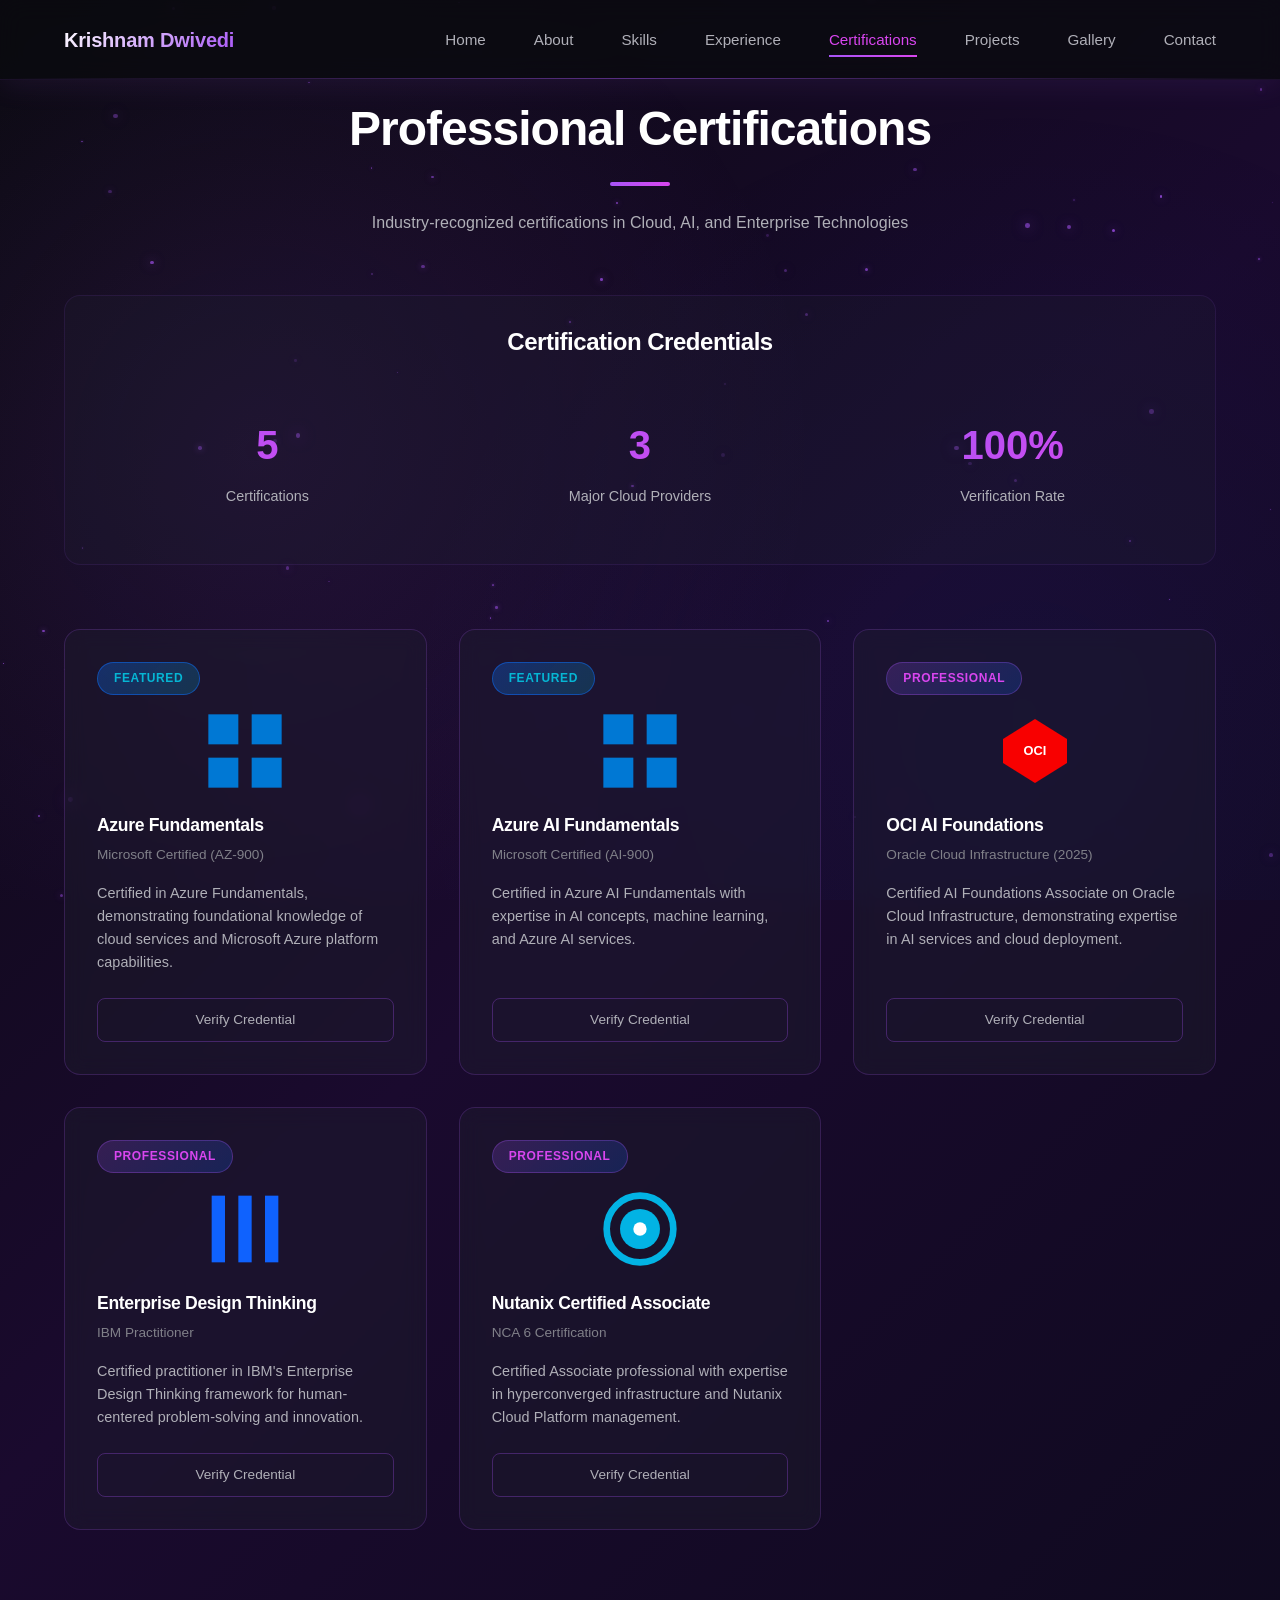
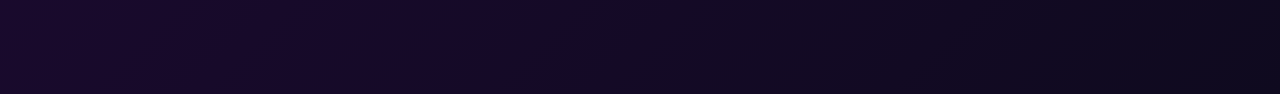
==== commit 3f2a6798: "feat: Add complete CRUD system with real-time sync, edit functionality, and section visibility contr" ====
--- a/certifications.html
+++ b/certifications.html
@@ -251,7 +251,8 @@
       </div>
 
       <!-- Certifications Grid -->
-      <div class="certifications-grid">
+      <div class="certifications-grid" id="certificationsGrid">
+        <!-- Certifications will be loaded here dynamically -->
         <!-- Microsoft Azure Fundamentals -->
         <div class="certification-card" data-animate>
           <div class="certification-badge featured">Featured</div>
@@ -350,5 +351,89 @@
   <script src="js/main.js"></script>
   <script src="js/premium-3d.js"></script>
   <script src="js/advanced-3d.js"></script>
+  <script>
+    let certificationsLoaded = false;
+
+    function checkSectionVisibility() {
+      try {
+        const visibilityData = localStorage.getItem('cms_visibility_certifications');
+        const certificationsGrid = document.getElementById('certificationsGrid');
+        
+        if (!visibilityData) return; // All sections active by default
+        
+        const data = JSON.parse(visibilityData);
+        if (!data.visible) {
+          // Show only the message
+          certificationsGrid.innerHTML = `
+            <div style="grid-column: 1/-1; text-align: center; padding: 4rem 2rem; background: rgba(31, 31, 46, 0.3); border-radius: var(--radius-lg); border: 1px dashed rgba(168, 85, 247, 0.2);">
+              <div style="font-size: 4rem; margin-bottom: 1rem; opacity: 0.6;">🔒</div>
+              <p style="color: var(--text-secondary); font-size: 1.1rem; margin-bottom: 0.5rem;">${data.message || 'This section is currently disabled.'}</p>
+              <p style="color: var(--text-tertiary); font-size: 0.9rem;">Check back soon for updates!</p>
+            </div>
+          `;
+        }
+      } catch (error) {
+        console.log('Visibility check complete');
+      }
+    }
+
+    function renderCertification(cert) {
+      const emoji = cert.issuer?.includes('Microsoft') ? '🟦' : 
+                    cert.issuer?.includes('Oracle') ? '🔴' :
+                    cert.issuer?.includes('IBM') ? '🟦' :
+                    cert.issuer?.includes('Nutanix') ? '🔵' : '🏆';
+      
+      return `
+        <div class="certification-card" data-animate>
+          <div class="certification-badge">Admin Added</div>
+          <div class="certification-logo">
+            <div style="font-size: 3rem;">${emoji}</div>
+          </div>
+          <h3 class="certification-title">${cert.name}</h3>
+          <div class="certification-issuer">${cert.issuer}</div>
+          <p class="certification-description">${cert.description}</p>
+          <div class="certification-footer">
+            ${cert.verificationLink ? `<a href="${cert.verificationLink}" class="cert-btn" target="_blank" rel="noopener noreferrer">Verify Credential</a>` : '<span class="cert-btn" style="opacity: 0.5;">Pending Verification</span>'}
+          </div>
+        </div>
+      `;
+    }
+
+    function loadCertificationsFromAdmin() {
+      if (certificationsLoaded) return;
+
+      try {
+        const certificationsData = localStorage.getItem('cms_certifications_published');
+        const certificationsGrid = document.getElementById('certificationsGrid');
+
+        if (!certificationsData) return;
+
+        const certifications = JSON.parse(certificationsData);
+        if (!Array.isArray(certifications) || certifications.length === 0) return;
+
+        // Render admin certifications
+        certifications.forEach(cert => {
+          certificationsGrid.innerHTML += renderCertification(cert);
+        });
+
+        console.log(`✅ Loaded ${certifications.length} certifications from Admin CMS`);
+        certificationsLoaded = true;
+      } catch (error) {
+        console.log('ℹ️ No additional certifications published yet');
+      }
+    }
+
+    // Initialize on page load
+    document.addEventListener('DOMContentLoaded', () => {
+      checkSectionVisibility();
+      loadCertificationsFromAdmin();
+    });
+
+    // Check visibility every 3 seconds
+    setInterval(checkSectionVisibility, 3000);
+
+    // Check for new certifications every 3 seconds
+    setInterval(loadCertificationsFromAdmin, 3000);
+  </script>
 </body>
 </html>
